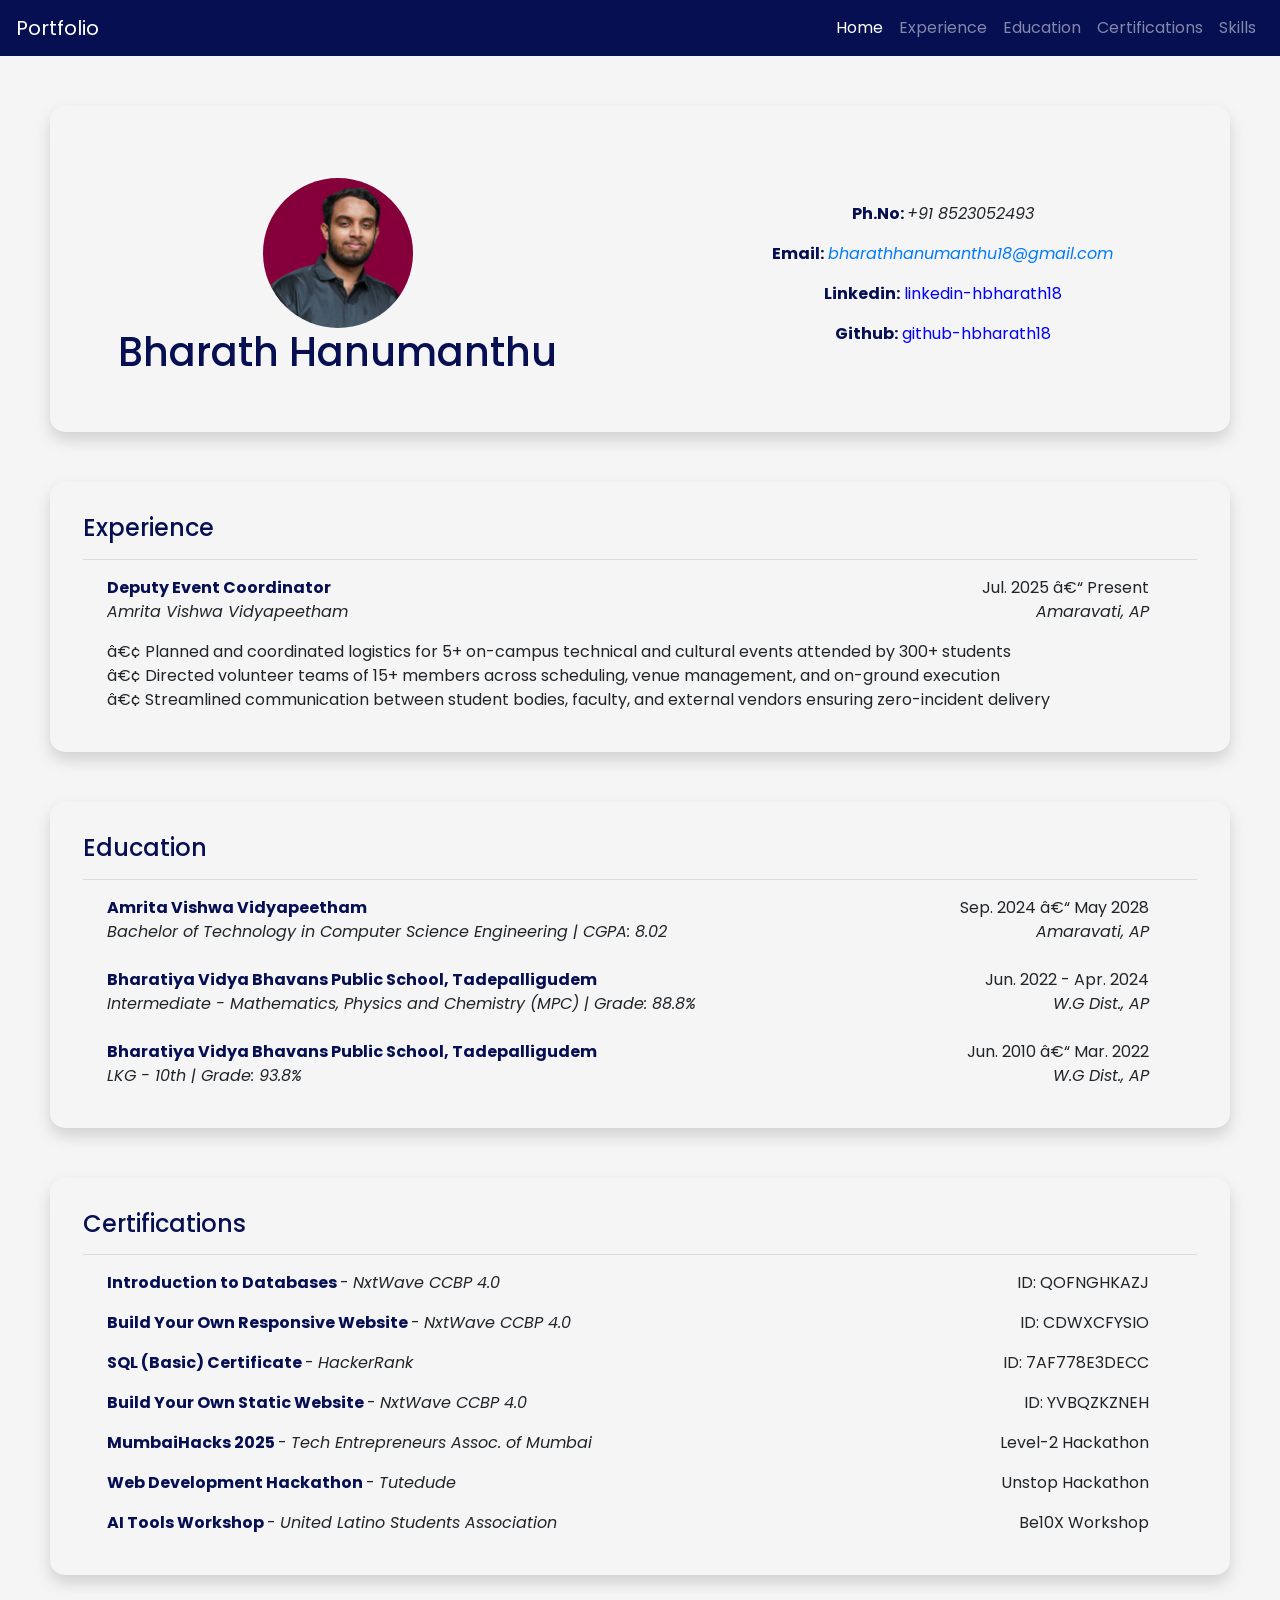
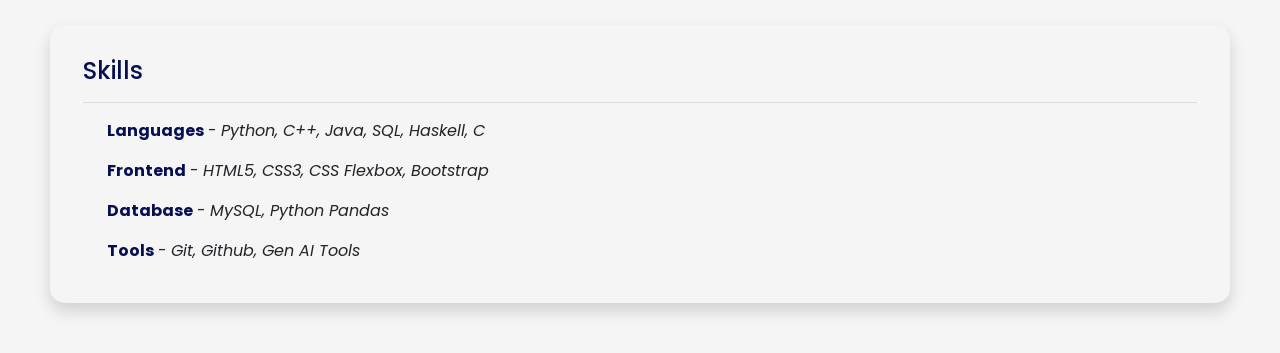
==== index.html @ b37b9a41 "file renamed" ====
<html>
<head>
    <title>Portfolio</title>
    <link rel="stylesheet" href="pstyle.css">
    <link rel="icon" type="image/png" href="Photo.png">
    <link href="https://fonts.googleapis.com/css2?family=Poppins:wght@300;400;600;700&display=swap" rel="stylesheet">
    <!--Bootstrap CSS-->
    <link rel="stylesheet" href="https://stackpath.bootstrapcdn.com/bootstrap/4.5.2/css/bootstrap.min.css" integrity="sha384-JcKb8q3iqJ61gNV9KGb8thSsNjpSL0n8PARn9HuZOnIxN0hoP+VmmDGMN5t9UJ0Z" crossorigin="anonymous"/>
    <script src="https://code.jquery.com/jquery-3.5.1.slim.min.js" integrity="sha384-DfXdz2htPH0lsSSs5nCTpuj/zy4C+OGpamoFVy38MVBnE+IbbVYUew+OrCXaRkfj" crossorigin="anonymous"></script>
    <script src="https://cdn.jsdelivr.net/npm/popper.js@1.16.1/dist/umd/popper.min.js" integrity="sha384-9/reFTGAW83EW2RDu2S0VKaIzap3H66lZH81PoYlFhbGU+6BZp6G7niu735Sk7lN" crossorigin="anonymous"></script>
    <script src="https://stackpath.bootstrapcdn.com/bootstrap/4.5.2/js/bootstrap.min.js" integrity="sha384-B4gt1jrGC7Jh4AgTPSdUtOBvfO8shuf57BaghqFfPlYxofvL8/KUEfYiJOMMV+rV" crossorigin="anonymous"></script>

</head>
<body>
    <!--Navbar Section-->
    <nav class="navbar navbar-expand-lg navbar-dark navbar-style sticky-top">
        <a class="navbar-brand" href="#"> Portfolio</a>
        <button class="navbar-toggler" type="button" data-toggle="collapse" data-target="#navbarSupportedContent" aria-controls="navbarSupportedContent" aria-expanded="false" aria-label="Toggle navigation">
            <span class="navbar-toggler-icon"></span>
        </button>

        <div class="collapse navbar-collapse" id="navbarSupportedContent">
            <ul class="navbar-nav ml-auto">
            <li class="nav-item active">
                <a class="nav-link" href="#home">Home <span class="sr-only">(current)</span></a>
            </li>
            <li class="nav-item">
                <a class="nav-link" href="#experience">Experience</a>
            </li>
            <!--
            <li class="nav-item">
                <a class="nav-link" href="#projects">Projects</a>
            </li>
            -->
            <li class="nav-item">
                <a class="nav-link" href="#education">Education</a>
            </li>
            <li class="nav-item">
                <a class="nav-link" href="#certifications">Certifications</a>
            </li>
            <li class="nav-item">
                <a class="nav-link" href="#skills">Skills</a>
            </li>
            </ul>
        </div>
    </nav> 

            <section id="home">
                    <div class="fluid-container page-style shadow">
                        <div class="row">
                            <div class="text-center mt-4 p-sm-0 p-md-5 col-md-6">
                                <img class="profile-photo" src="Photo.png" >
                                <h1>Bharath Hanumanthu</h1>
                            </div>
                            <div class="text-center mt-5 p-sm-0 p-md-5 col-md-6">
                                <p><b>Ph.No: </b><span style="font-style:italic">+91 8523052493</span></p>
                                <p><b>Email:</b> <a href="mailto:bharathhanumanthu18@gmail.com" style="font-style:italic">bharathhanumanthu18@gmail.com</a></p>
                                <p><b>Linkedin:</b> <a href="https://www.linkedin.com/in/hbharath18/" style="color:blue">linkedin-hbharath18</a></p>
                                <p><b>Github:</b> <a href="https://github.com/hbharath18" style="color:blue">github-hbharath18</a></p>
                            </div>
                            
                        </div>
                    </div>    
            </section>
            
            <!--Experience Section-->
            <section id="experience">
                    <div class="fluid-container page-style shadow">
                        <div class="row">
                            <div class="mt-3 pt-3 pb-4 pl-5 pr-5 col-12">
                                <h4>Experience</h4>
                                <hr>
                                <div class="ml-4 mr-5 mt-3">
                                    <p><b>Deputy Event Coordinator</b> <span class="float-right">Jul. 2025 – Present</span><br>
                                        <i>Amrita Vishwa Vidyapeetham <span class="float-right">Amaravati, AP</span>  </i>
                                    </p>
                                    <p>
                                        • Planned and coordinated logistics for 5+ on-campus technical and cultural events attended by 300+ students<br>
                                        • Directed volunteer teams of 15+ members across scheduling, venue management, and on-ground execution<br>
                                        • Streamlined communication between student bodies, faculty, and external vendors ensuring zero-incident delivery<br>
                                    </p>
                                </div>
                            </div> 
                        </div>
                    </div>   
            </section>
            <!--Projects Section
            <section id="projects">
                    <div class="fluid-container page-style shadow">
                        <div class="row">
                            <div class="mt-3 pt-3 pb-4 pl-5 pr-5 col-12">
                                <h4>Projects</h4>
                                <hr>
                                <div class="ml-4 mr-5 mt-3">
                                    <p><b>Deputy Event Coordinator</b> <span class="float-right">Jul. 2025 – Present</span><br>
                                        <i>Amrita Vishwa Vidyapeetham <span class="float-right">Amaravati, AP</span>  </i>
                                    </p>
                                    <p>
                                        • Planned and coordinated logistics for 5+ on-campus technical and cultural events attended by 300+ students<br>
                                        • Directed volunteer teams of 15+ members across scheduling, venue management, and on-ground execution<br>
                                        • Streamlined communication between student bodies, faculty, and external vendors ensuring zero-incident delivery<br>
                                    </p>
                                </div>
                            </div> 
                        </div>
                    </div>   
            </section>
            -->
            <!--Education Section-->
            <section id="education">
                    <div class="fluid-container page-style shadow">
                        <div class="row">
                            <div class="mt-3 pt-3 pb-4 pl-5 pr-5 col-12">
                                <h4>Education</h4>
                                <hr>
                                <div class="ml-4 mr-5 mt-3">
                                    <p><b>Amrita Vishwa Vidyapeetham</b> <span class="float-right">Sep. 2024 – May 2028</span><br>
                                        <i>Bachelor of Technology in Computer Science Engineering | CGPA: 8.02 <span class="float-right">Amaravati, AP</span>  </i>
                                    </p>
                                </div>
                                <div class="ml-4 mr-5 mt-4">
                                    <p><b>Bharatiya Vidya Bhavans Public School, Tadepalligudem </b> <span class="float-right">Jun. 2022 - Apr. 2024</span><br>
                                        <i>Intermediate - Mathematics, Physics and Chemistry (MPC) | Grade: 88.8% <span class="float-right">W.G Dist., AP</span>  </i>
                                    </p>
                                </div>
                                <div class="ml-4 mr-5 mt-4">
                                    <p><b>Bharatiya Vidya Bhavans Public School, Tadepalligudem </b> <span class="float-right">Jun. 2010 – Mar. 2022</span><br>
                                        <i>LKG - 10th | Grade: 93.8% <span class="float-right">W.G Dist., AP</span>  </i>
                                    </p>
                                </div>
                            </div> 
                        </div>
                    </div>   
            </section>
            <!--Certification Section-->
            <section id="certifications">
                    <div class="fluid-container page-style shadow">
                        <div class="row">
                            <div class="mt-3 pt-3 pb-4 pl-5 pr-5 col-12">
                                <h4>Certifications</h4>
                                <hr>
                                <div class="ml-4 mr-5 mt-3">
                                    <p><b><a href="https://www.linkedin.com/posts/hbharath18_sql-databases-learning-activity-7461793204284338176-5aMl?utm_source=share&utm_medium=member_desktop&rcm=ACoAAE_YZnwBP9rd8gT-cUQJGrtvjZzJca99r2k" class="link">
                                        Introduction to Databases</a>
                                    </b> - <i>NxtWave CCBP 4.0</i> <span class="float-right">ID: QOFNGHKAZJ</span></p>
                                    <p><b><a href="https://www.linkedin.com/posts/hbharath18_webdevelopment-bootstrap-flexbox-activity-7439743289353842688--bBP?utm_source=share&utm_medium=member_desktop&rcm=ACoAAE_YZnwBP9rd8gT-cUQJGrtvjZzJca99r2k" class="link">
                                        Build Your Own Responsive Website</a>
                                    </b> - <i>NxtWave CCBP 4.0</i> <span class="float-right">ID: CDWXCFYSIO</span></p>
                                    <p><b><a href="https://www.linkedin.com/posts/hbharath18_sql-learningjourney-activity-7379749117666856960-DXZE?utm_source=share&utm_medium=member_desktop&rcm=ACoAAE_YZnwBP9rd8gT-cUQJGrtvjZzJca99r2k" class="link">
                                        SQL (Basic) Certificate</a>
                                    </b> - <i>HackerRank</i> <span class="float-right">ID: 7AF778E3DECC</span></p>
                                    <p><b><a href="https://www.linkedin.com/posts/hbharath18_webdevelopment-html-css-activity-7377708487381807104-ccQQ?utm_source=share&utm_medium=member_desktop&rcm=ACoAAE_YZnwBP9rd8gT-cUQJGrtvjZzJca99r2k" class="link">
                                        Build Your Own Static Website</a>
                                    </b> - <i>NxtWave CCBP 4.0</i> <span class="float-right">ID: YVBQZKZNEH</span></p>
                                    <p><b><a href="https://www.linkedin.com/posts/hbharath18_mumbaihacks-codehijackers-hackathonexperience-activity-7411702196951609345-bIvt?utm_source=share&utm_medium=member_desktop&rcm=ACoAAE_YZnwBP9rd8gT-cUQJGrtvjZzJca99r2k" class="link">
                                        MumbaiHacks 2025</a>
                                    </b> - <i>Tech Entrepreneurs Assoc. of Mumbai</i> <span class="float-right">Level-2 Hackathon</span></p>
                                    <p><b><a href="https://www.linkedin.com/posts/hbharath18_firsthackathon-webdevelopment-teammouse-activity-7360569752466919426-hZ7X?utm_source=share&utm_medium=member_desktop&rcm=ACoAAE_YZnwBP9rd8gT-cUQJGrtvjZzJca99r2k" class="link">
                                        Web Development Hackathon</a>
                                    </b> - <i>Tutedude</i><span class="float-right">Unstop Hackathon</span> </p>
                                    <p><b><a href="https://www.linkedin.com/posts/hbharath18_im-happy-to-share-that-ive-obtained-a-new-activity-7310122195798638592-zoNl?utm_source=share&utm_medium=member_desktop&rcm=ACoAAE_YZnwBP9rd8gT-cUQJGrtvjZzJca99r2k" class="link">
                                        AI Tools Workshop</a>
                                    </b> - <i>United Latino Students Association</i><span class="float-right">Be10X Workshop</span></p>
                                </div>
                            </div> 
                        </div>
                    </div>   
            </section>
            <!--Skills Section-->
            <section id="skills">
                    <div class="fluid-container page-style shadow">
                        <div class="row">
                            <div class="mt-3 pt-3 pb-4 pl-5 pr-5 col-12">
                                <h4>Skills</h4>
                                <hr>
                                <div class="ml-4 mr-5 mt-3">
                                    <p><b>Languages</b> - <i>Python, C++, Java, SQL, Haskell, C </i></p>
                                    <p><b>Frontend</b> - <i>HTML5, CSS3, CSS Flexbox, Bootstrap</i></p>
                                    <p><b>Database</b> - <i>MySQL, Python Pandas</i></p>
                                    <p><b>Tools</b> - <i>Git, Github, Gen AI Tools</i></p>
                                </div>
                            </div> 
                        </div>
                    </div>   
            </section>
        
</body>

</html>
---- pstyle.css ----
@import url('https://fonts.googleapis.com/css2?family=Poppins:wght@300;400;600;700&display=swap');

.navbar-style{
    background-color:#060f52;
    font-family:'Poppins';
}
.page-style{
    font-family:'Poppins';
    border-radius:15px;
    margin:50px;
}
.page-style:hover {
    background-color:white;
    transform: translateY(-5px);
}
.profile-photo{
    height:150px;
    border-radius:100px;
}
h1,h2,h3,h4{
    color:#060f52 ;
    font-weight:bold;
}
b{
    color:#060f52 ;
}
body{
    background-color:#f5f5f5 !important;
}
.link{
    color:#060f52;
}
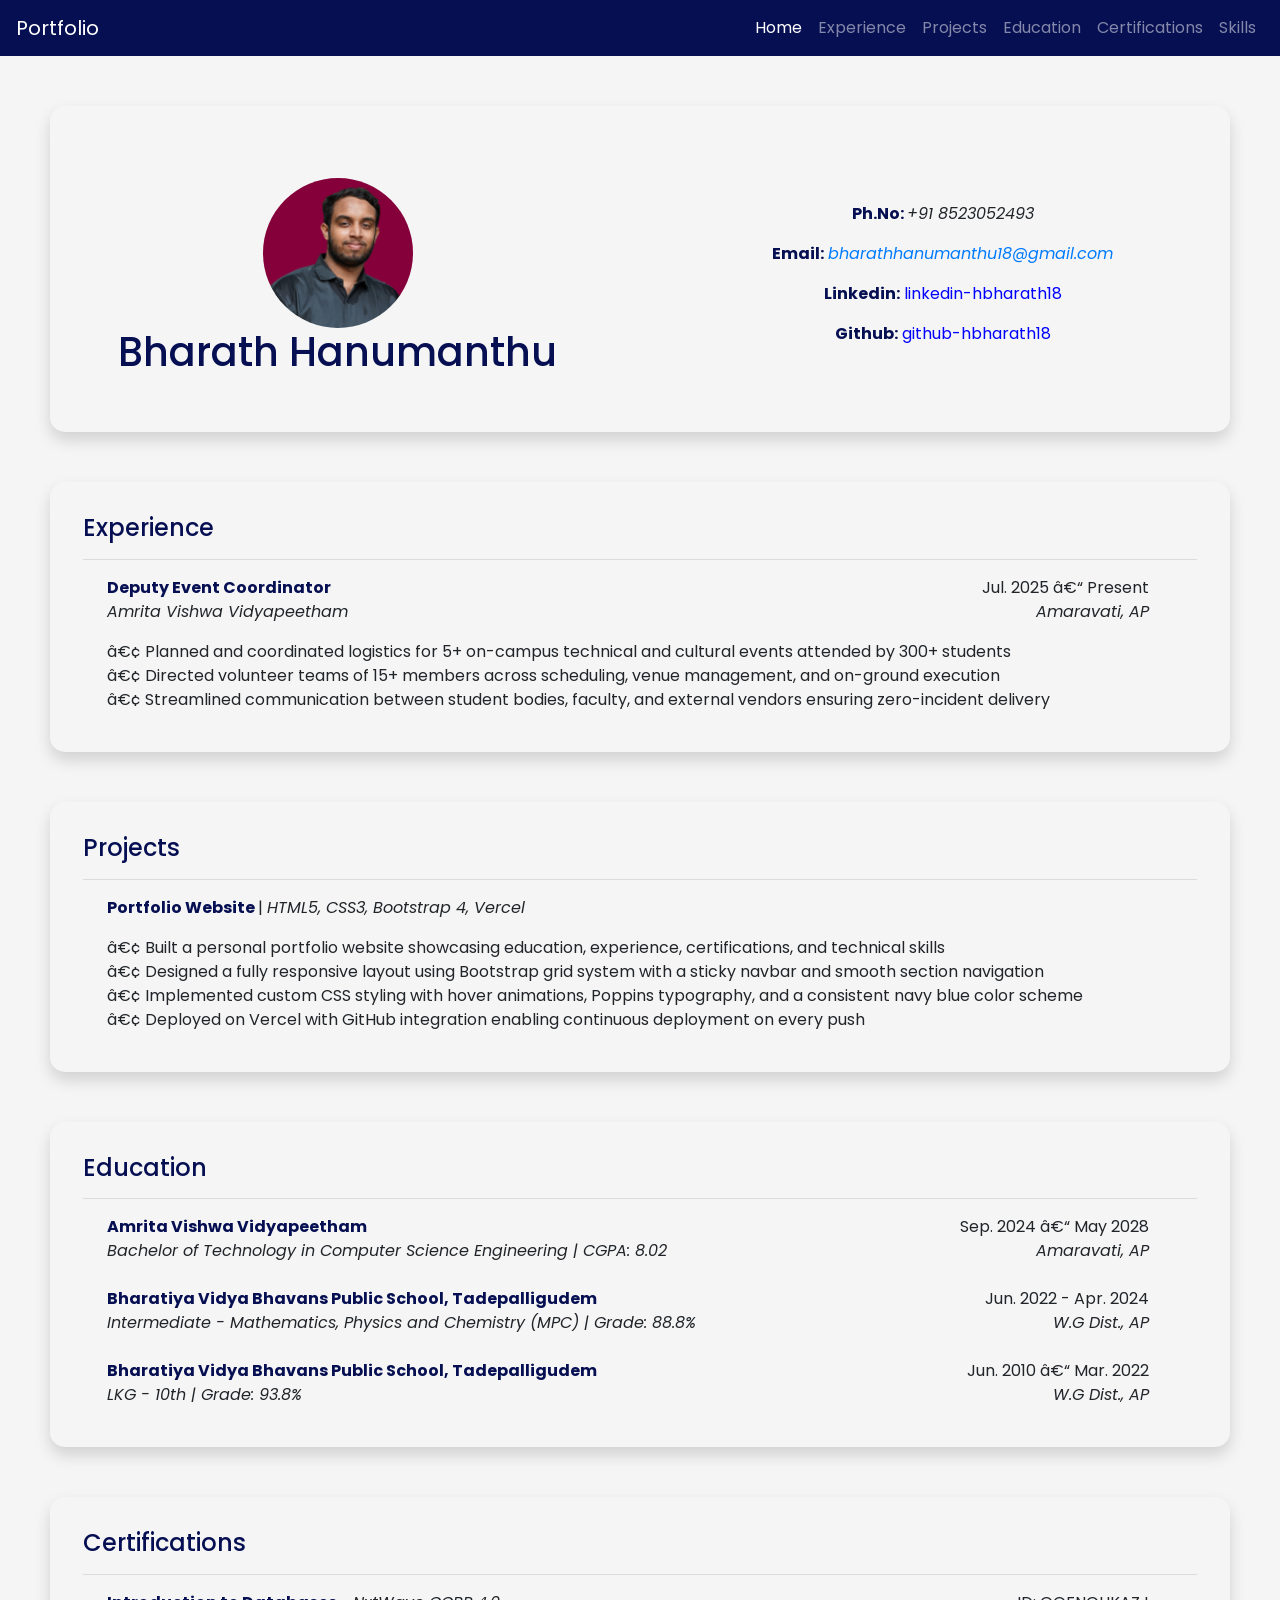
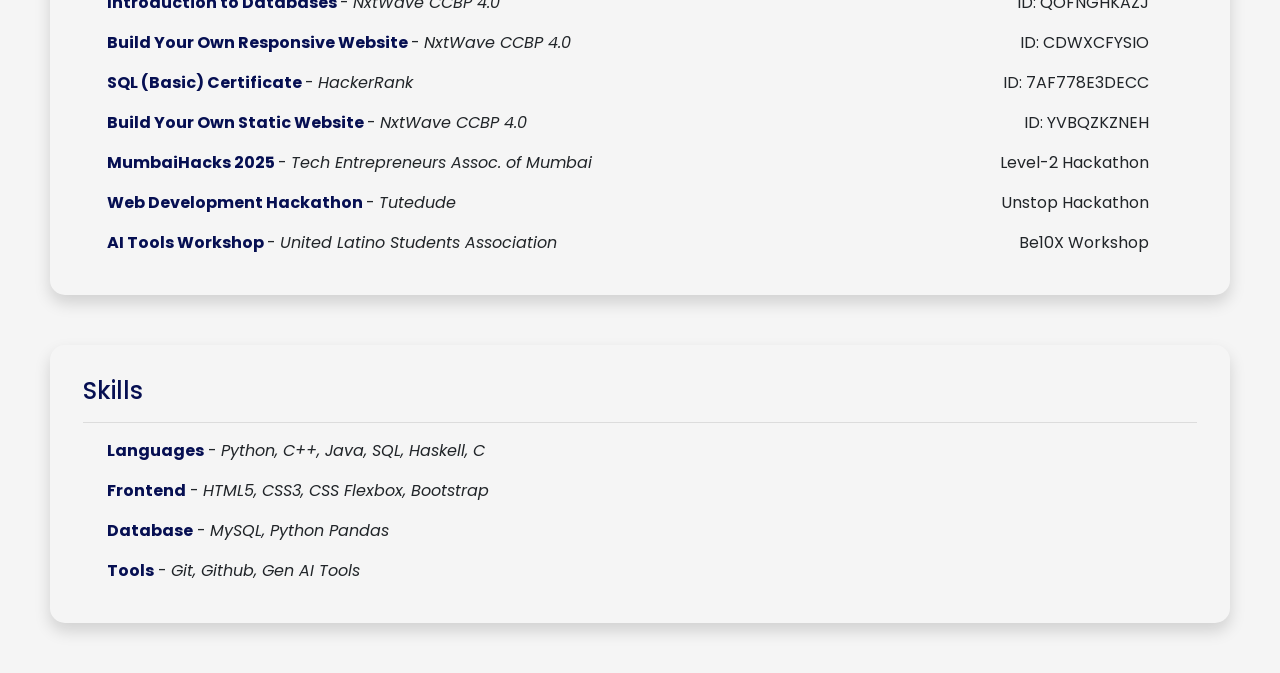
==== commit 60c24497: "project section added" ====
--- a/index.html
+++ b/index.html
@@ -27,11 +27,11 @@
             <li class="nav-item">
                 <a class="nav-link" href="#experience">Experience</a>
             </li>
-            <!--
+            
             <li class="nav-item">
                 <a class="nav-link" href="#projects">Projects</a>
             </li>
-            -->
+
             <li class="nav-item">
                 <a class="nav-link" href="#education">Education</a>
             </li>
@@ -84,7 +84,7 @@
                         </div>
                     </div>   
             </section>
-            <!--Projects Section
+            <!--Projects Section-->
             <section id="projects">
                     <div class="fluid-container page-style shadow">
                         <div class="row">
@@ -92,20 +92,21 @@
                                 <h4>Projects</h4>
                                 <hr>
                                 <div class="ml-4 mr-5 mt-3">
-                                    <p><b>Deputy Event Coordinator</b> <span class="float-right">Jul. 2025 – Present</span><br>
-                                        <i>Amrita Vishwa Vidyapeetham <span class="float-right">Amaravati, AP</span>  </i>
+                                    <p><b><a href="https://portfolio-website-zeta-gules-81.vercel.app/" class="link">
+                                        Portfolio Website</a>
+                                    </b>| <i>HTML5, CSS3, Bootstrap 4, Vercel</i><br>
                                     </p>
                                     <p>
-                                        • Planned and coordinated logistics for 5+ on-campus technical and cultural events attended by 300+ students<br>
-                                        • Directed volunteer teams of 15+ members across scheduling, venue management, and on-ground execution<br>
-                                        • Streamlined communication between student bodies, faculty, and external vendors ensuring zero-incident delivery<br>
+                                        • Built a personal portfolio website showcasing education, experience, certifications, and technical skills<br>
+                                        • Designed a fully responsive layout using Bootstrap grid system with a sticky navbar and smooth section navigation<br>
+                                        • Implemented custom CSS styling with hover animations, Poppins typography, and a consistent navy blue color scheme<br>
+                                        • Deployed on Vercel with GitHub integration enabling continuous deployment on every push
                                     </p>
                                 </div>
                             </div> 
                         </div>
                     </div>   
             </section>
-            -->
             <!--Education Section-->
             <section id="education">
                     <div class="fluid-container page-style shadow">
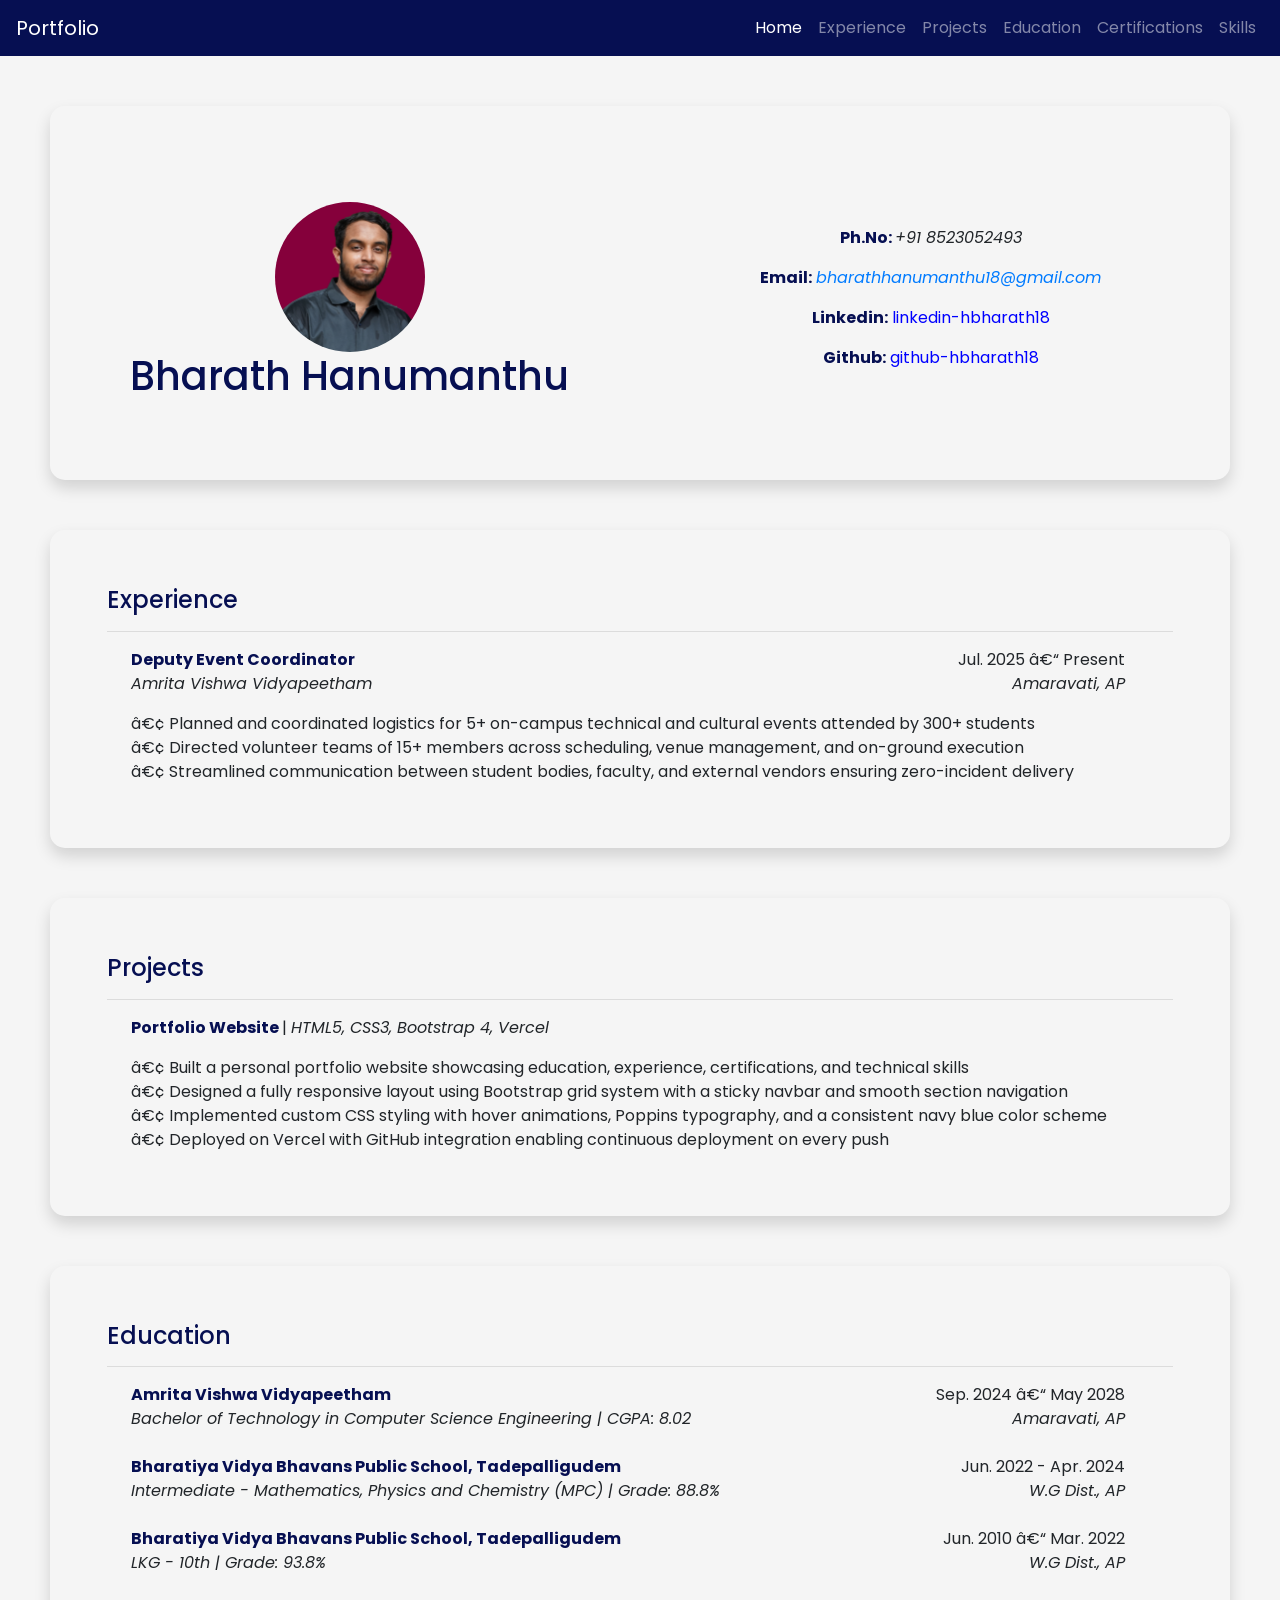
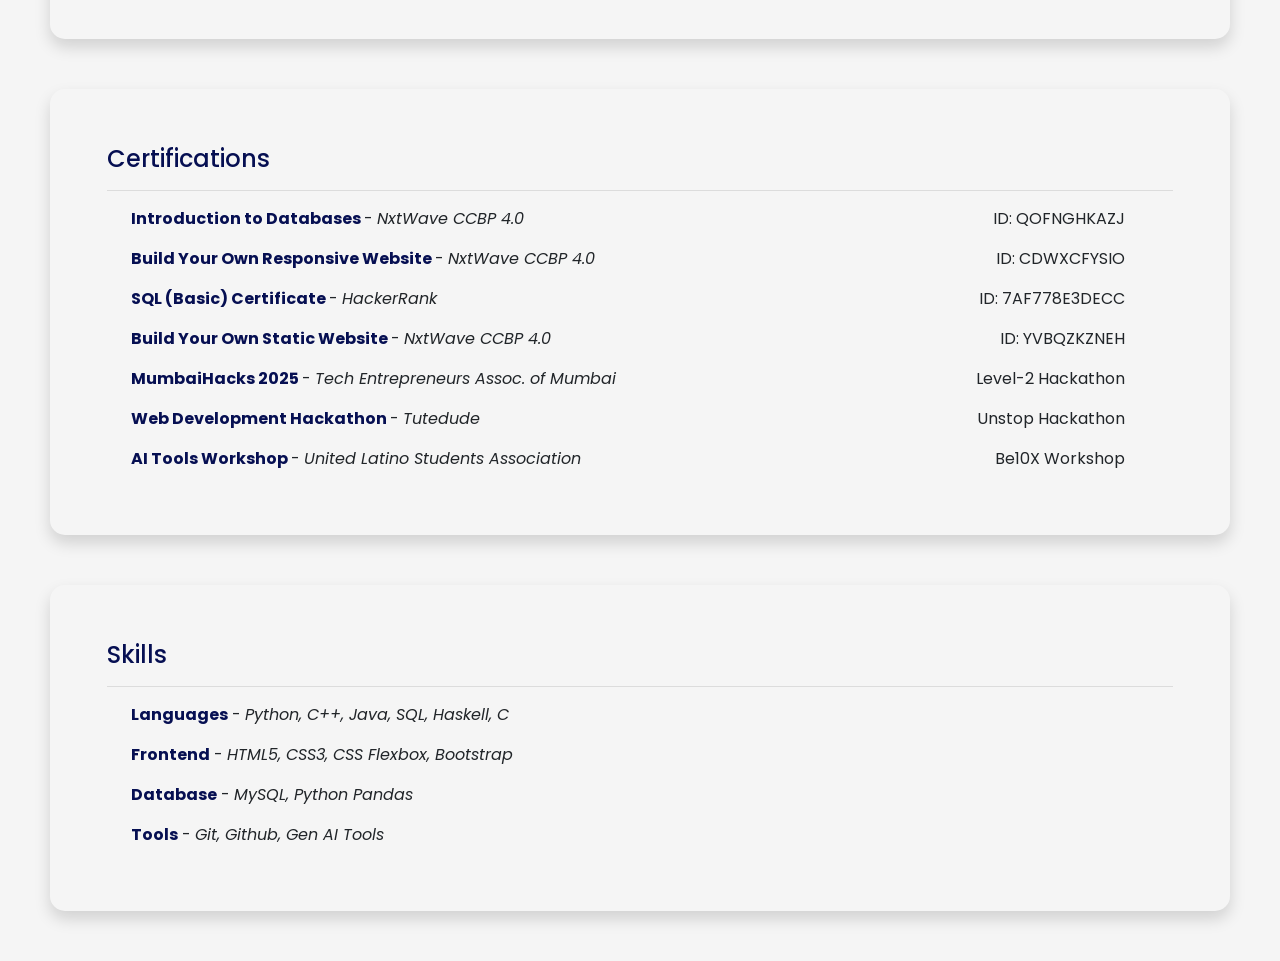
==== commit f9b723eb: "fixed mobile version bugs" ====
--- a/index.html
+++ b/index.html
@@ -1,5 +1,6 @@
 <html>
 <head>
+    <meta name="viewport" content="width=device-width, initial-scale=1.0">
     <title>Portfolio</title>
     <link rel="stylesheet" href="pstyle.css">
     <link rel="icon" type="image/png" href="Photo.png">
@@ -44,8 +45,8 @@
             </ul>
         </div>
     </nav> 
-
-            <section id="home">
+    <div>
+        <section id="home">
                     <div class="fluid-container page-style shadow">
                         <div class="row">
                             <div class="text-center mt-4 p-sm-0 p-md-5 col-md-6">
@@ -184,6 +185,10 @@
                         </div>
                     </div>   
             </section>
+
+    </div>
+
+            
         
 </body>
 
--- a/pstyle.css
+++ b/pstyle.css
@@ -7,7 +7,33 @@
 .page-style{
     font-family:'Poppins';
     border-radius:15px;
+    padding: 24px;
     margin:50px;
+}
+@media (max-width: 768px) {
+    .page-style {
+        margin: 15px;
+        border-radius: 8px;
+    }
+
+    /* Sections with heavy padding */
+    .pl-5, .pr-5 {
+        padding-left: 20px !important;
+        padding-right: 20px !important;
+    }
+
+    /* Float-right dates break on small screens */
+    .float-right {
+        float: none !important;
+        display: block;
+        font-size: 13px;
+        color: gray;
+    }
+
+    /* Profile photo section */
+    .profile-photo {
+        height: 120px;
+    }
 }
 .page-style:hover {
     background-color:white;
